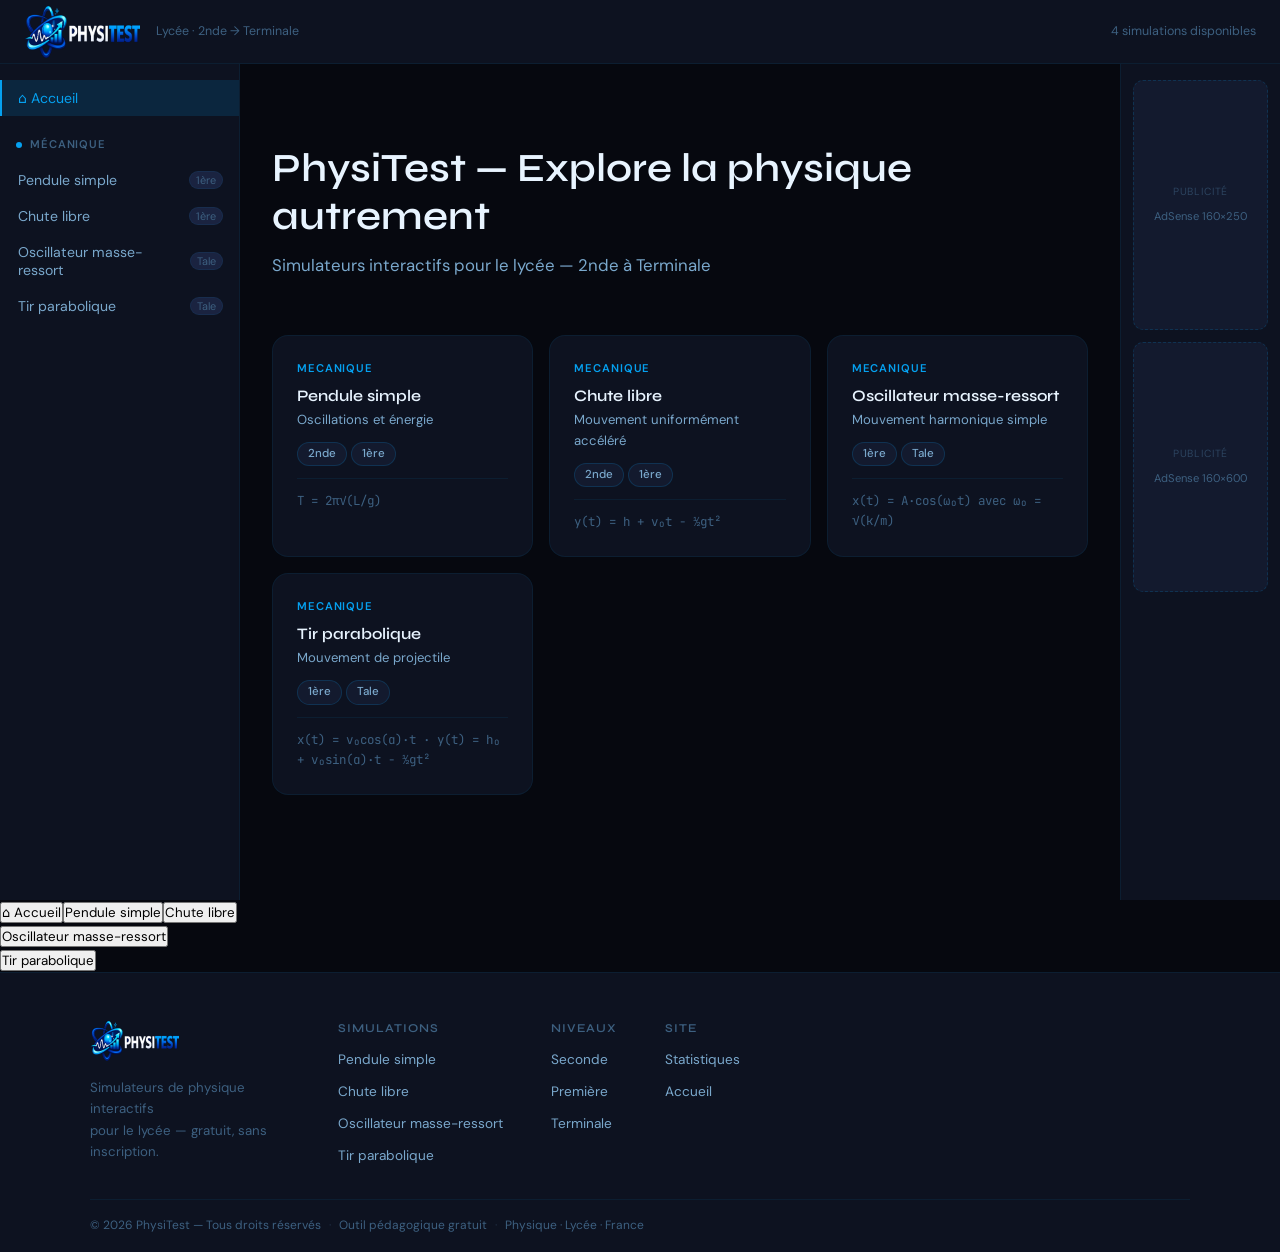
==== physitest/index.html @ 6d01233b "Add files via upload" ====
<!DOCTYPE html>
<html lang="fr" prefix="og: https://ogp.me/ns#">
<head>
  <meta charset="UTF-8">
  <meta name="viewport" content="width=device-width, initial-scale=1.0">

  <!-- ═══ SEO primaire ═══════════════════════════════════════ -->
  <title>PhysiTest — Simulateurs de physique lycée interactifs</title>
  <meta name="description" content="Simulateurs de physique interactifs gratuits pour le lycée : pendule, chute libre, oscillateur masse-ressort, tir parabolique. 2nde, 1ère, Terminale.">
  <meta name="keywords" content="physique lycée, simulateur physique, pendule simple, chute libre, oscillateur ressort, tir parabolique, 2nde, terminale, révision physique, animation physique, mécanique lycée">
  <meta name="author" content="PhysiTest">
  <meta name="robots" content="index, follow">
  <link rel="canonical" href="https://physitest.netlify.app/">

  <!-- ═══ Open Graph (Facebook, LinkedIn, WhatsApp…) ════════ -->
  <meta property="og:type"        content="website">
  <meta property="og:url"         content="https://physitest.netlify.app/">
  <meta property="og:title"       content="PhysiTest — Simulateurs de physique lycée">
  <meta property="og:description" content="Pendule, chute libre, ressort, projectile : simule, ajuste les paramètres et comprends la physique en direct. Gratuit, sans inscription.">
  <meta property="og:image"       content="https://physitest.netlify.app/assets/logo.png">
  <meta property="og:locale"      content="fr_FR">
  <meta property="og:site_name"   content="PhysiTest">

  <!-- ═══ Twitter Card ══════════════════════════════════════ -->
  <meta name="twitter:card"        content="summary_large_image">
  <meta name="twitter:title"       content="PhysiTest — Simulateurs de physique lycée">
  <meta name="twitter:description" content="Simule et comprends la physique en direct. Pendule, chute libre, ressort, projectile.">
  <meta name="twitter:image"       content="https://physitest.netlify.app/assets/logo.png">

  <!-- ═══ Favicons & app icons ══════════════════════════════ -->
  <link rel="icon"             type="image/png" sizes="32x32" href="assets/favicon-32.png">
  <link rel="icon"             type="image/png" sizes="16x16" href="assets/favicon-16.png">
  <link rel="apple-touch-icon" sizes="180x180"               href="assets/apple-touch-icon.png">
  <link rel="manifest"                                        href="site.webmanifest">
  <meta name="theme-color" content="#05a1f0">
  <meta name="msapplication-TileColor" content="#06080f">

  <!-- ═══ Données structurées JSON-LD ═══════════════════════ -->
  <script type="application/ld+json">
  {
    "@context": "https://schema.org",
    "@type": "WebSite",
    "name": "PhysiTest",
    "url": "https://physitest.netlify.app/",
    "description": "Simulateurs de physique interactifs gratuits pour le lycée (2nde, 1ère, Terminale).",
    "inLanguage": "fr",
    "author": {
      "@type": "Organization",
      "name": "PhysiTest"
    },
    "potentialAction": {
      "@type": "SearchAction",
      "target": "https://physitest.netlify.app/#sim/{search_term_string}",
      "query-input": "required name=search_term_string"
    }
  }
  </script>

  <!-- ═══ Polices ══════════════════════════════════════════ -->
  <link rel="preconnect" href="https://fonts.googleapis.com">
  <link rel="preconnect" href="https://fonts.gstatic.com" crossorigin>
  <link href="https://fonts.googleapis.com/css2?family=Syne:wght@600;700&family=DM+Sans:wght@400;500&family=JetBrains+Mono:wght@400;500&display=swap" rel="stylesheet">

  <!-- ═══ Styles ════════════════════════════════════════════ -->
  <link rel="stylesheet" href="src/styles/tokens.css">
  <link rel="stylesheet" href="src/styles/base.css">
  <link rel="stylesheet" href="src/styles/layout.css">
  <link rel="stylesheet" href="src/styles/components.css">
</head>
<body>

<!-- Bandeau mobile non intrusif (hors du grid) -->
<div id="desktop-hint" role="note">
  <span>💡 Pour une meilleure expérience, essaie ce site sur un ordinateur.</span>
  <button id="desktop-hint-close" aria-label="Fermer"
    onclick="this.parentElement.style.display='none'; localStorage.setItem('pt_hint_dismissed','1')">×</button>
</div>

<div id="app">

  <header id="header">
    <!-- Logo image + texte -->
    <a class="logo" href="#home" aria-label="PhysiTest — Accueil">
      <img src="assets/logo.png" alt="PhysiTest logo" class="logo-img" width="178" height="80">
    </a>
    <span class="header-tagline">Lycée · 2nde → Terminale</span>
    <div id="header-home-actions">
      <span style="font-size:0.78rem; color:var(--text-muted)">4 simulations disponibles</span>
    </div>
  </header>

  <nav id="sidebar" aria-label="Navigation principale"></nav>

  <!-- Navigation mobile horizontale (remplie par JS) -->
  <nav id="mobile-nav" aria-label="Navigation mobile"></nav>

  <main id="main" role="main">
    <div class="view active" data-route="home"></div>
    <div class="view" data-route="sim"></div>
  </main>

  <!-- Colonne publicitaire — remplacer les .ad-slot par les blocs AdSense -->
  <aside id="ad-column" aria-label="Publicités">
    <div class="ad-slot">
      <div class="ad-slot-label">Publicité</div>
      <!-- Insérer bloc AdSense 160×250 ici -->
      <span>AdSense 160×250</span>
    </div>
    <div class="ad-slot">
      <div class="ad-slot-label">Publicité</div>
      <!-- Insérer bloc AdSense 160×600 ici -->
      <span>AdSense 160×600</span>
    </div>
  </aside>

</div>

<!-- ═══ Footer ════════════════════════════════════════════════ -->
<footer id="site-footer" role="contentinfo">
  <div class="footer-inner">

    <div class="footer-brand">
      <img src="assets/logo.png" alt="PhysiTest" class="footer-logo">
      <p class="footer-tagline">Simulateurs de physique interactifs<br>pour le lycée — gratuit, sans inscription.</p>
    </div>

    <div class="footer-links">
      <div class="footer-col">
        <h3>Simulations</h3>
        <ul>
          <li><a href="#sim/pendule">Pendule simple</a></li>
          <li><a href="#sim/chute">Chute libre</a></li>
          <li><a href="#sim/ressort">Oscillateur masse-ressort</a></li>
          <li><a href="#sim/projectile">Tir parabolique</a></li>
        </ul>
      </div>
      <div class="footer-col">
        <h3>Niveaux</h3>
        <ul>
          <li><span>Seconde</span></li>
          <li><span>Première</span></li>
          <li><span>Terminale</span></li>
        </ul>
      </div>
      <div class="footer-col">
        <h3>Site</h3>
        <ul>
          <li><a href="compteur/">Statistiques</a></li>
          <li><a href="#home">Accueil</a></li>
        </ul>
      </div>
    </div>

  </div>

  <div class="footer-bottom">
    <span>© <span id="footer-year"></span> PhysiTest — Tous droits réservés</span>
    <span class="footer-sep">·</span>
    <span>Outil pédagogique gratuit</span>
    <span class="footer-sep">·</span>
    <span>Physique · Lycée · France</span>
  </div>
</footer>

<!-- Tooltip global -->
<div id="tooltip" role="tooltip" aria-hidden="true"></div>

<script>
// Cache le bandeau mobile si déjà fermé
(function() {
  if (localStorage.getItem('pt_hint_dismissed') === '1') {
    document.getElementById('desktop-hint').style.display = 'none';
  }
  // Année footer
  document.getElementById('footer-year').textContent = new Date().getFullYear();
})();
</script>

<script src="src/components/router.js"></script>
<script src="src/components/ui.js"></script>
<script src="src/components/simrunner.js"></script>
<script src="src/simulations/pendule.js"></script>
<script src="src/simulations/chute.js"></script>
<script src="src/simulations/ressort.js"></script>
<script src="src/simulations/projectile.js"></script>
<script src="src/app.js"></script>

<!-- Tracking des visites -->
<script>
(function() {
  const KEY = 'physitest_visits';
  function weekKey(date) {
    const d = new Date(date); d.setHours(0,0,0,0);
    d.setDate(d.getDate() + 3 - ((d.getDay() + 6) % 7));
    const w1 = new Date(d.getFullYear(), 0, 4);
    const wn = 1 + Math.round(((d - w1) / 86400000 - 3 + ((w1.getDay() + 6) % 7)) / 7);
    return d.getFullYear() + '-W' + String(wn).padStart(2, '0');
  }
  function dayKey(date) {
    const d = new Date(date);
    return d.getFullYear() + '-' + String(d.getMonth()+1).padStart(2,'0') + '-' + String(d.getDate()).padStart(2,'0');
  }
  try {
    const now = new Date();
    let data = JSON.parse(localStorage.getItem(KEY) || 'null') ||
      { total: 0, firstVisit: now.toISOString(), byDay: {}, byWeek: {} };
    data.total = (data.total || 0) + 1;
    const dk = dayKey(now); data.byDay[dk] = (data.byDay[dk] || 0) + 1;
    const wk = weekKey(now); data.byWeek[wk] = (data.byWeek[wk] || 0) + 1;
    localStorage.setItem(KEY, JSON.stringify(data));
  } catch(e) {}
})();
</script>
</body>
</html>
---- physitest/src/styles/tokens.css ----
/* ============================================================
   PHYSIQUEST — Design Tokens
   Modifier ici pour changer tout le visuel du site
   ============================================================ */

:root {
  /* Palette — inspirée du logo PhysiTest (bleu nuit → cyan électrique) */
  --bg-base:       #06080f;
  --bg-surface:    #0d1220;
  --bg-raised:     #131a2e;
  --bg-hover:      #1a2340;
  --border-dim:    rgba(5, 161, 240, 0.08);
  --border-med:    rgba(5, 161, 240, 0.18);
  --border-bright: rgba(5, 161, 240, 0.35);

  /* Text */
  --text-primary:   #e8f4ff;
  --text-secondary: #7aa8cc;
  --text-muted:     #3d6080;

  /* Accent system — bleu cyan du logo */
  --accent:         #05a1f0;
  --accent-dim:     rgba(5, 161, 240, 0.14);
  --accent-glow:    rgba(5, 161, 240, 0.35);
  --accent2:        #39caeb;
  --accent2-dim:    rgba(57, 202, 235, 0.14);
  --green:          #2dd4a0;
  --green-dim:      rgba(45, 212, 160, 0.14);
  --amber:          #f0a830;
  --amber-dim:      rgba(240, 168, 48, 0.14);

  /* Category colors */
  --cat-mecanique:        #05a1f0;
  --cat-optique:          #2dd4a0;
  --cat-electricite:      #f0a830;
  --cat-thermodynamique:  #a855f7;

  /* Typography */
  --font-display: 'Syne', 'Segoe UI', system-ui, sans-serif;
  --font-body:    'DM Sans', 'Segoe UI', system-ui, sans-serif;
  --font-mono:    'JetBrains Mono', 'Fira Code', monospace;

  /* Spacing scale */
  --sp-1: 4px;
  --sp-2: 8px;
  --sp-3: 12px;
  --sp-4: 16px;
  --sp-5: 24px;
  --sp-6: 32px;
  --sp-7: 48px;
  --sp-8: 64px;

  /* Radii */
  --radius-sm: 6px;
  --radius-md: 10px;
  --radius-lg: 16px;
  --radius-xl: 24px;

  /* Transitions */
  --transition-fast: 0.12s ease;
  --transition-med:  0.22s ease;

  /* Layout */
  --sidebar-width: 240px;
  --header-height: 64px;
  --canvas-height: 320px;
}
---- physitest/src/styles/base.css ----
/* ============================================================
   PHYSIQUEST — Base styles
   ============================================================ */

*, *::before, *::after { box-sizing: border-box; margin: 0; padding: 0; }

html { scroll-behavior: smooth; }

body {
  background: var(--bg-base);
  color: var(--text-primary);
  font-family: var(--font-body);
  font-size: 15px;
  line-height: 1.6;
  min-height: 100vh;
  -webkit-font-smoothing: antialiased;
}

/* ── Scrollbar ─────────────────────────────────────── */
::-webkit-scrollbar { width: 5px; height: 5px; }
::-webkit-scrollbar-track { background: transparent; }
::-webkit-scrollbar-thumb { background: var(--border-med); border-radius: 99px; }
::-webkit-scrollbar-thumb:hover { background: var(--border-bright); }

/* ── Typography ────────────────────────────────────── */
h1, h2, h3, h4 { font-family: var(--font-display); font-weight: 600; line-height: 1.2; }
h1 { font-size: 2rem; }
h2 { font-size: 1.4rem; }
h3 { font-size: 1.1rem; }
code, .mono { font-family: var(--font-mono); font-size: 0.88em; }

/* ── Form elements ─────────────────────────────────── */
input[type="range"] {
  -webkit-appearance: none;
  appearance: none;
  width: 100%;
  height: 3px;
  background: var(--border-med);
  border-radius: 99px;
  outline: none;
  cursor: pointer;
}
input[type="range"]::-webkit-slider-thumb {
  -webkit-appearance: none;
  width: 14px; height: 14px;
  border-radius: 50%;
  background: var(--accent);
  cursor: pointer;
  transition: transform var(--transition-fast), box-shadow var(--transition-fast);
}
input[type="range"]::-webkit-slider-thumb:hover {
  transform: scale(1.25);
  box-shadow: 0 0 0 4px var(--accent-dim);
}

select {
  background: var(--bg-raised);
  color: var(--text-primary);
  border: 1px solid var(--border-med);
  border-radius: var(--radius-sm);
  padding: 6px 10px;
  font-family: var(--font-body);
  font-size: 0.88rem;
  outline: none;
  cursor: pointer;
  transition: border-color var(--transition-fast);
}
select:hover, select:focus { border-color: var(--border-bright); }

button {
  font-family: var(--font-body);
  cursor: pointer;
  transition: all var(--transition-fast);
}

/* ── Utility ────────────────────────────────────────── */
.sr-only { position: absolute; width: 1px; height: 1px; overflow: hidden; clip: rect(0,0,0,0); }
.text-muted  { color: var(--text-muted); }
.text-sec    { color: var(--text-secondary); }
.text-accent { color: var(--accent); }
.mono        { font-family: var(--font-mono); }
---- physitest/src/styles/layout.css ----
/* ============================================================
   PhysiTest — Layout
   ============================================================ */

:root {
  --ad-width: 160px;
}

/* ── App shell ─────────────────────────────────────── */
#app {
  display: grid;
  grid-template-rows: var(--header-height) 1fr;
  grid-template-columns: var(--sidebar-width) 1fr var(--ad-width);
  grid-template-areas:
    "header header header"
    "sidebar main ad";
  min-height: 100vh;
}

/* ── Header ────────────────────────────────────────── */
#header {
  grid-area: header;
  display: flex;
  align-items: center;
  gap: var(--sp-4);
  padding: 0 var(--sp-5);
  background: var(--bg-surface);
  border-bottom: 1px solid var(--border-dim);
  position: sticky;
  top: 0;
  z-index: 100;
}

.logo {
  display: flex;
  align-items: center;
  text-decoration: none;
  flex-shrink: 0;
}
.logo-img {
  height: 52px;
  width: auto;
  display: block;
}

.header-tagline {
  font-size: 0.78rem;
  color: var(--text-muted);
}

/* ── Footer ─────────────────────────────────────────── */
#site-footer {
  background: var(--bg-surface);
  border-top: 1px solid var(--border-dim);
  padding: var(--sp-7) var(--sp-6) var(--sp-4);
  margin-top: auto;
}

.footer-inner {
  max-width: 1100px;
  margin: 0 auto;
  display: flex;
  gap: var(--sp-7);
  flex-wrap: wrap;
  padding-bottom: var(--sp-6);
  border-bottom: 1px solid var(--border-dim);
}

.footer-brand {
  flex: 0 0 200px;
}
.footer-logo {
  height: 40px;
  width: auto;
  display: block;
  margin-bottom: var(--sp-4);
  border-radius: 6px;
}
.footer-tagline {
  font-size: 0.83rem;
  color: var(--text-muted);
  line-height: 1.6;
}

.footer-links {
  flex: 1;
  display: flex;
  gap: var(--sp-7);
  flex-wrap: wrap;
}
.footer-col h3 {
  font-family: var(--font-display);
  font-size: 0.75rem;
  font-weight: 600;
  text-transform: uppercase;
  letter-spacing: 0.08em;
  color: var(--text-muted);
  margin-bottom: var(--sp-3);
}
.footer-col ul {
  list-style: none;
  display: flex;
  flex-direction: column;
  gap: var(--sp-2);
}
.footer-col ul li a,
.footer-col ul li span {
  font-size: 0.85rem;
  color: var(--text-secondary);
  text-decoration: none;
  transition: color var(--transition-fast);
}
.footer-col ul li a:hover { color: var(--accent); }

.footer-bottom {
  max-width: 1100px;
  margin: var(--sp-4) auto 0;
  display: flex;
  align-items: center;
  flex-wrap: wrap;
  gap: var(--sp-2);
  font-size: 0.75rem;
  color: var(--text-muted);
}
.footer-sep { opacity: 0.4; }

@media (max-width: 768px) {
  #site-footer { padding: var(--sp-5) var(--sp-4) var(--sp-3); }
  .footer-inner { flex-direction: column; gap: var(--sp-5); }
  .footer-brand { flex: none; }
  .footer-links { gap: var(--sp-5); }
  .logo-img { height: 30px; }
}

#header-home-actions {
  display: flex;
  align-items: center;
  gap: var(--sp-3);
  margin-left: auto;
}

/* ── Sidebar ────────────────────────────────────────── */
#sidebar {
  grid-area: sidebar;
  background: var(--bg-surface);
  border-right: 1px solid var(--border-dim);
  overflow-y: auto;
  padding: var(--sp-4) 0;
  position: sticky;
  top: var(--header-height);
  height: calc(100vh - var(--header-height));
}

.sidebar-section { margin-bottom: var(--sp-4); }

.sidebar-category {
  display: flex;
  align-items: center;
  gap: var(--sp-2);
  padding: var(--sp-2) var(--sp-4);
  font-size: 0.7rem;
  font-weight: 600;
  letter-spacing: 0.08em;
  text-transform: uppercase;
  color: var(--text-muted);
  margin-top: var(--sp-3);
}
.sidebar-category .cat-dot {
  width: 6px; height: 6px;
  border-radius: 50%;
  flex-shrink: 0;
}

.nav-item {
  display: flex;
  align-items: center;
  gap: var(--sp-3);
  padding: 9px var(--sp-4);
  font-size: 0.88rem;
  color: var(--text-secondary);
  border-left: 2px solid transparent;
  transition: all var(--transition-fast);
  cursor: pointer;
  background: none;
  border-right: none; border-top: none; border-bottom: none;
  width: 100%;
  text-align: left;
}
.nav-item:hover { color: var(--text-primary); background: var(--bg-raised); }
.nav-item.active { color: var(--accent); background: var(--accent-dim); border-left-color: var(--accent); }
.nav-item .nav-badge {
  margin-left: auto;
  font-size: 0.68rem;
  background: var(--bg-hover);
  color: var(--text-muted);
  padding: 1px 6px;
  border-radius: 99px;
  border: 1px solid var(--border-dim);
}

/* ── Main content ───────────────────────────────────── */
#main {
  grid-area: main;
  overflow-y: auto;
  padding: var(--sp-6);
  background: var(--bg-base);
  min-width: 0; /* prevent overflow */
}

/* ── Ad column ──────────────────────────────────────── */
#ad-column {
  grid-area: ad;
  background: var(--bg-surface);
  border-left: 1px solid var(--border-dim);
  position: sticky;
  top: var(--header-height);
  height: calc(100vh - var(--header-height));
  overflow-y: auto;
  padding: var(--sp-4) var(--sp-3);
  display: flex;
  flex-direction: column;
  gap: var(--sp-3);
}
.ad-slot {
  background: var(--bg-raised);
  border: 1px dashed var(--border-med);
  border-radius: var(--radius-md);
  min-height: 250px;
  display: flex;
  align-items: center;
  justify-content: center;
  text-align: center;
  padding: var(--sp-3);
  font-size: 0.7rem;
  color: var(--text-muted);
  flex-direction: column;
  gap: var(--sp-2);
}
.ad-slot-label {
  font-size: 0.65rem;
  text-transform: uppercase;
  letter-spacing: 0.08em;
  color: var(--text-muted);
  opacity: 0.6;
}

/* ── Views ──────────────────────────────────────────── */
.view { display: none; }
.view.active { display: block; }

/* ── Responsive ─────────────────────────────────────── */
@media (max-width: 1100px) {
  #app {
    grid-template-columns: var(--sidebar-width) 1fr;
    grid-template-areas: "header header" "sidebar main";
  }
  #ad-column { display: none; }
}

/* ── Mobile (≤ 768px) ───────────────────────────────── */
@media (max-width: 768px) {
  :root {
    --header-height: 50px;
  }

  #app {
    grid-template-columns: 1fr;
    grid-template-rows: var(--header-height) auto 1fr;
    grid-template-areas:
      "header"
      "mobile-nav"
      "main";
  }

  #sidebar { display: none; }
  #ad-column { display: none; }

  #main {
    padding: var(--sp-3);
    /* Évite que le canvas déborde */
    overflow-x: hidden;
  }

  /* Header mobile : logo + menu burger optionnel */
  #header { padding: 0 var(--sp-4); }
  .header-tagline { display: none; }

  /* Navigation mobile horizontale sous le header */
  #mobile-nav {
    grid-area: mobile-nav;
    display: flex;
    /* Force display even if empty */
    min-height: 42px;
    overflow-x: auto;
    gap: var(--sp-2);
    padding: var(--sp-2) var(--sp-3);
    background: var(--bg-surface);
    border-bottom: 1px solid var(--border-dim);
    -webkit-overflow-scrolling: touch;
    scrollbar-width: none;
  }
  #mobile-nav::-webkit-scrollbar { display: none; }

  .mobile-nav-item {
    flex-shrink: 0;
    padding: 6px 14px;
    border-radius: 99px;
    border: 1px solid var(--border-dim);
    background: transparent;
    color: var(--text-secondary);
    font-size: 0.8rem;
    white-space: nowrap;
    cursor: pointer;
    transition: all var(--transition-fast);
  }
  .mobile-nav-item:hover { border-color: var(--border-med); color: var(--text-primary); }
  .mobile-nav-item.active {
    background: var(--accent-dim);
    border-color: var(--accent);
    color: var(--accent);
  }

  /* Canvas pleine largeur sur mobile */
  .sim-canvas {
    height: 260px !important;
  }

  /* Contrôles en colonne unique */
  .controls-grid {
    grid-template-columns: 1fr !important;
  }

  /* Métriques 2 colonnes */
  .metrics-grid {
    grid-template-columns: repeat(2, 1fr) !important;
  }

  /* Toolbar pendule en colonne */
  .pendule-toolbar {
    flex-direction: column;
    align-items: flex-start;
    gap: var(--sp-2);
  }
  .toolbar-speed { margin-left: 0; }

  /* Header home actions : juste le bouton retour */
  #header-home-actions .header-crumb { display: none; }

  /* Titre sim plus petit */
  .sim-title { font-size: 1.2rem; }
  .home-hero h1 { font-size: 1.6rem; }
  .sim-grid { grid-template-columns: 1fr; }
}

/* ── Bannière desktop (visible seulement sur mobile) ─── */
#desktop-hint {
  display: none;
}
@media (max-width: 768px) {
  #desktop-hint {
    display: flex;
    align-items: center;
    gap: var(--sp-3);
    background: rgba(91,138,245,0.06);
    border-bottom: 1px solid rgba(91,138,245,0.15);
    padding: 8px var(--sp-4);
    font-size: 0.78rem;
    color: var(--text-secondary);
    /* En dehors du grid, avant le #app */
    position: relative;
    z-index: 50;
  }
  #desktop-hint-close {
    margin-left: auto;
    background: none;
    border: none;
    color: var(--text-muted);
    font-size: 16px;
    cursor: pointer;
    padding: 2px 6px;
    border-radius: 4px;
    line-height: 1;
  }
  #desktop-hint-close:hover { color: var(--text-primary); }
}
---- physitest/src/styles/components.css ----
/* ============================================================
   PhysiTest — Components
   ============================================================ */

/* ── Simulator header ───────────────────────────────── */
.sim-header        { margin-bottom: var(--sp-5); }
.sim-title         { font-size: 1.6rem; font-weight: 600; color: var(--text-primary); }
.sim-subtitle      { font-size: 0.88rem; color: var(--text-secondary); margin-top: var(--sp-1); }
.sim-levels        { display: flex; gap: var(--sp-2); margin-top: var(--sp-3); }
.level-badge {
  font-size: 0.72rem; padding: 2px 10px; border-radius: 99px;
  border: 1px solid var(--border-med); color: var(--text-secondary);
  background: var(--bg-raised); font-weight: 500; cursor: default;
}

/* ── Canvas ─────────────────────────────────────────── */
.canvas-wrapper {
  position: relative; border-radius: var(--radius-lg);
  border: 1px solid var(--border-dim); overflow: hidden;
  background: var(--bg-surface); margin-bottom: var(--sp-4);
}
.sim-canvas { display: block; width: 100%; height: 320px; }

/* ── Mode simple / scientifique ─────────────────────── */
.mode-toggle-wrap {
  display: flex; gap: var(--sp-2); margin-bottom: var(--sp-3);
}
.mode-btn {
  padding: 7px 16px; border-radius: var(--radius-md);
  border: 1px solid var(--border-med); background: var(--bg-raised);
  color: var(--text-secondary); font-size: 0.85rem; cursor: pointer;
  transition: all var(--transition-fast);
}
.mode-btn:hover { color: var(--text-primary); border-color: var(--border-bright); }
.mode-btn.active {
  background: var(--accent-dim); border-color: var(--accent);
  color: var(--accent); font-weight: 500;
}

/* ── Graph switcher ─────────────────────────────────── */
.graph-switcher { display: flex; gap: var(--sp-2); margin-bottom: var(--sp-3); flex-wrap: wrap; }
.graph-mode-btn {
  padding: 6px 14px; border-radius: var(--radius-sm);
  border: 1px solid var(--border-med); background: var(--bg-raised);
  color: var(--text-secondary); font-size: 0.8rem; font-family: var(--font-mono);
  cursor: pointer; transition: all var(--transition-fast);
}
.graph-mode-btn:hover { color: var(--text-primary); border-color: var(--border-bright); }
.graph-mode-btn.active {
  background: var(--accent-dim); border-color: var(--accent);
  color: var(--accent); font-weight: 500;
}

/* ── Speed control ──────────────────────────────────── */
.speed-control-wrap {
  display: flex; align-items: center; gap: var(--sp-2);
  margin-bottom: var(--sp-4); flex-wrap: wrap;
}
.speed-label { font-size: 0.78rem; color: var(--text-muted); margin-right: var(--sp-1); }
.speed-btn {
  padding: 4px 12px; border-radius: var(--radius-sm);
  border: 1px solid var(--border-dim); background: var(--bg-raised);
  color: var(--text-muted); font-size: 0.8rem; font-family: var(--font-mono);
  cursor: pointer; transition: all var(--transition-fast);
}
.speed-btn:hover { color: var(--text-secondary); border-color: var(--border-med); }
.speed-btn.active {
  background: var(--green-dim); border-color: var(--green);
  color: var(--green); font-weight: 600;
}

/* ── Controls grid ──────────────────────────────────── */
.controls-grid {
  display: grid; grid-template-columns: repeat(auto-fit, minmax(220px, 1fr));
  gap: var(--sp-3); margin-bottom: var(--sp-3);
}
.control-card {
  background: var(--bg-surface); border: 1px solid var(--border-dim);
  border-radius: var(--radius-md); padding: var(--sp-4);
  transition: border-color var(--transition-fast);
}
.control-card:hover { border-color: var(--border-med); }

.control-label-row {
  display: flex; align-items: center; justify-content: space-between;
  margin-bottom: var(--sp-3);
}
.control-label {
  font-size: 0.72rem; font-weight: 600; text-transform: uppercase;
  letter-spacing: 0.06em; color: var(--text-muted);
  cursor: help; /* indique le tooltip */
}
.control-row { display: flex; align-items: center; gap: var(--sp-3); }
.control-value {
  font-size: 0.82rem; font-family: var(--font-mono); font-weight: 500;
  color: var(--accent); min-width: 64px; text-align: right; white-space: nowrap;
}

/* Toggle manual */
.ctrl-mode-btn {
  width: 22px; height: 22px; border-radius: var(--radius-sm);
  border: 1px solid var(--border-dim); background: transparent;
  color: var(--text-muted); font-size: 12px; cursor: pointer;
  display: flex; align-items: center; justify-content: center;
  transition: all var(--transition-fast); flex-shrink: 0;
}
.ctrl-mode-btn:hover { border-color: var(--border-med); color: var(--text-secondary); }
.ctrl-mode-btn.active { background: var(--accent-dim); border-color: var(--accent); color: var(--accent); }

/* Manual input */
.ctrl-manual-row { gap: var(--sp-2); align-items: center; }
.ctrl-number-input {
  flex: 1; background: var(--bg-raised); border: 1px solid var(--border-med);
  border-radius: var(--radius-sm); color: var(--text-primary);
  font-family: var(--font-mono); font-size: 0.95rem; font-weight: 500;
  padding: 6px 10px; outline: none; transition: border-color var(--transition-fast);
  -moz-appearance: textfield; min-width: 0;
}
.ctrl-number-input::-webkit-outer-spin-button,
.ctrl-number-input::-webkit-inner-spin-button { -webkit-appearance: none; }
.ctrl-number-input:focus { border-color: var(--accent); }
.ctrl-number-input.error { border-color: var(--accent2); }
.ctrl-unit { font-size: 0.8rem; font-family: var(--font-mono); color: var(--text-muted); white-space: nowrap; }

/* Error message */
.ctrl-error {
  font-size: 0.75rem; color: var(--accent2); margin-top: var(--sp-2);
  background: var(--accent2-dim); border: 1px solid rgba(224,92,122,0.2);
  border-radius: var(--radius-sm); padding: 5px 10px; line-height: 1.4;
}

/* ── Metrics grid ───────────────────────────────────── */
.metrics-grid {
  display: grid; grid-template-columns: repeat(auto-fit, minmax(120px, 1fr));
  gap: var(--sp-2); margin-bottom: var(--sp-4);
}
.metric-card {
  background: var(--bg-surface); border: 1px solid var(--border-dim);
  border-radius: var(--radius-md); padding: var(--sp-3) var(--sp-4);
}
.metric-label {
  font-size: 0.7rem; color: var(--text-muted); text-transform: uppercase;
  letter-spacing: 0.05em; margin-bottom: var(--sp-1);
  cursor: help;
}
.metric-value {
  font-family: var(--font-mono); font-size: 1.3rem; font-weight: 500;
  color: var(--text-primary); line-height: 1;
}
.metric-unit {
  font-size: 0.7rem; color: var(--text-muted); margin-top: 2px;
  font-family: var(--font-mono); cursor: help;
}

/* ── Buttons ────────────────────────────────────────── */
.btn-row  { display: flex; gap: var(--sp-2); margin-bottom: var(--sp-4); flex-wrap: wrap; }
.btn {
  padding: 8px 20px; border-radius: var(--radius-sm);
  border: 1px solid var(--border-med); background: var(--bg-raised);
  color: var(--text-secondary); font-size: 0.85rem; font-weight: 500;
  transition: all var(--transition-fast);
}
.btn:hover { border-color: var(--border-bright); color: var(--text-primary); background: var(--bg-hover); }
.btn-primary { background: var(--accent); border-color: var(--accent); color: #fff; }
.btn-primary:hover { opacity: 0.85; }

/* ── Formula bar ────────────────────────────────────── */
.formula-bar {
  font-family: var(--font-mono); font-size: 0.82rem; color: var(--text-muted);
  background: var(--bg-surface); border: 1px solid var(--border-dim);
  border-radius: var(--radius-sm); padding: var(--sp-3) var(--sp-4);
  margin-bottom: var(--sp-3);
}
.formula-bar::before { content: "∑  "; color: var(--accent); font-weight: 700; }

/* ── Explanation panel ──────────────────────────────── */
.explanation-wrap { margin-top: var(--sp-4); }

.explanation-toggle {
  display: flex; align-items: center; gap: var(--sp-2); width: 100%;
  padding: 11px var(--sp-4); background: var(--bg-surface);
  border: 1px solid var(--border-dim); border-radius: var(--radius-md);
  color: var(--text-secondary); font-size: 0.88rem; font-weight: 500;
  cursor: pointer; transition: all var(--transition-fast); text-align: left;
}
.explanation-toggle:hover { border-color: var(--border-med); color: var(--text-primary); background: var(--bg-raised); }
.explanation-toggle.active {
  border-color: var(--accent); color: var(--accent); background: var(--accent-dim);
  border-bottom-left-radius: 0; border-bottom-right-radius: 0; border-bottom-color: transparent;
}
.exp-icon { font-size: 14px; }
.exp-chevron { margin-left: auto; font-size: 11px; }
.exp-toggle-label { flex: 1; }

/* Panel — animation via grid-template-rows sur le panel,
   contenu dans explanation-inner pour que overflow:hidden fonctionne */
.explanation-panel {
  display: grid;
  grid-template-rows: 0fr;
  overflow: hidden;
  transition: grid-template-rows 0.3s ease;
  background: var(--bg-surface);
  border: 1px solid var(--border-dim);
  border-top: none;
  border-radius: 0 0 var(--radius-md) var(--radius-md);
}
.explanation-panel.open {
  grid-template-rows: 1fr;
  border-color: var(--accent);
}

/* L'inner doit avoir overflow:hidden ET un min-height:0 pour que grid-rows marche */
.explanation-inner {
  overflow: hidden;
  min-height: 0;
  padding: var(--sp-4) var(--sp-5) var(--sp-4);
}

.exp-intro {
  font-size: 0.9rem; color: var(--text-secondary); line-height: 1.65;
  margin-bottom: var(--sp-3);
}
.exp-list { list-style: none; margin-bottom: var(--sp-3); }
.exp-list li {
  font-size: 0.87rem; color: var(--text-secondary); line-height: 1.6;
  padding: var(--sp-2) 0 var(--sp-2) var(--sp-4);
  border-bottom: 1px solid var(--border-dim); position: relative;
}
.exp-list li:last-child { border-bottom: none; }
.exp-list li::before {
  content: ''; position: absolute; left: 0; top: 14px;
  width: 5px; height: 5px; border-radius: 50%; background: var(--accent);
}
.exp-warning {
  display: flex; align-items: flex-start; gap: var(--sp-3);
  background: var(--amber-dim); border: 1px solid rgba(240,168,48,0.2);
  border-radius: var(--radius-sm); padding: var(--sp-3) var(--sp-4);
  font-size: 0.83rem; color: var(--amber); line-height: 1.55;
}
.exp-warn-icon { font-size: 13px; flex-shrink: 0; margin-top: 1px; }

/* ── Tooltip ────────────────────────────────────────── */
#tooltip {
  position: fixed; z-index: 9999; pointer-events: none;
  background: #1c1c28; border: 1px solid var(--border-bright);
  border-radius: var(--radius-sm); padding: 6px 12px;
  font-size: 0.78rem; font-family: var(--font-body);
  color: var(--text-primary); max-width: 280px; line-height: 1.45;
  box-shadow: 0 4px 16px rgba(0,0,0,0.5);
  opacity: 0; transition: opacity 0.12s;
  white-space: normal;
}
#tooltip.visible { opacity: 1; }

/* ── Home view ──────────────────────────────────────── */
.home-hero { padding: var(--sp-7) 0 var(--sp-6); }
.home-hero h1 { font-size: 2.5rem; margin-bottom: var(--sp-3); }
.home-hero p  { color: var(--text-secondary); max-width: 520px; font-size: 1.05rem; }

.sim-grid {
  display: grid; grid-template-columns: repeat(auto-fill, minmax(260px, 1fr));
  gap: var(--sp-4); margin-top: var(--sp-5);
}
.sim-card {
  background: var(--bg-surface); border: 1px solid var(--border-dim);
  border-radius: var(--radius-lg); padding: var(--sp-5); cursor: pointer;
  transition: all var(--transition-med); position: relative; overflow: hidden;
}
.sim-card::before {
  content: ''; position: absolute; top: 0; left: 0; right: 0; height: 2px;
  background: var(--card-accent, var(--accent)); opacity: 0;
  transition: opacity var(--transition-med);
}
.sim-card:hover { border-color: var(--border-med); background: var(--bg-raised); transform: translateY(-2px); }
.sim-card:hover::before { opacity: 1; }
.sim-card-cat { font-size: 0.7rem; font-weight: 600; text-transform: uppercase; letter-spacing: 0.08em; color: var(--card-accent, var(--accent)); margin-bottom: var(--sp-2); }
.sim-card h3  { font-size: 1rem; margin-bottom: var(--sp-1); color: var(--text-primary); }
.sim-card p   { font-size: 0.82rem; color: var(--text-secondary); margin-bottom: var(--sp-3); }
.sim-card-formula {
  font-family: var(--font-mono); font-size: 0.78rem; color: var(--text-muted);
  border-top: 1px solid var(--border-dim); padding-top: var(--sp-3); margin-top: var(--sp-3);
}
.sim-card-levels { display: flex; gap: var(--sp-1); flex-wrap: wrap; margin-top: var(--sp-3); }

/* ── Pendule toolbar ────────────────────────────────── */
.pendule-toolbar {
  display: flex;
  align-items: center;
  gap: var(--sp-4);
  flex-wrap: wrap;
  margin-bottom: var(--sp-3);
  padding: var(--sp-3) var(--sp-4);
  background: var(--bg-surface);
  border: 1px solid var(--border-dim);
  border-radius: var(--radius-md);
}

.toolbar-mode-btn {
  padding: 7px 16px;
  border-radius: var(--radius-sm);
  border: 1px solid var(--border-med);
  background: var(--bg-raised);
  color: var(--text-secondary);
  font-size: 0.83rem;
  font-weight: 500;
  cursor: pointer;
  transition: all var(--transition-fast);
}
.toolbar-mode-btn:hover { border-color: var(--border-bright); color: var(--text-primary); }
.toolbar-mode-btn.active {
  background: var(--accent-dim);
  border-color: var(--accent);
  color: var(--accent);
}

.toolbar-speed {
  display: flex;
  align-items: center;
  gap: var(--sp-2);
  margin-left: auto;
}
.toolbar-speed-label {
  font-size: 0.78rem;
  color: var(--text-muted);
}
.speed-btn {
  padding: 4px 10px;
  border-radius: var(--radius-sm);
  border: 1px solid var(--border-dim);
  background: transparent;
  color: var(--text-muted);
  font-size: 0.78rem;
  font-family: var(--font-mono);
  cursor: pointer;
  transition: all var(--transition-fast);
}
.speed-btn:hover { border-color: var(--border-med); color: var(--text-secondary); }
.speed-btn.active {
  background: var(--accent-dim);
  border-color: var(--accent);
  color: var(--accent);
  font-weight: 600;
}

/* ── Control error ──────────────────────────────────── */
.ctrl-error {
  font-size: 0.78rem;
  color: var(--accent2);
  background: var(--accent2-dim);
  border: 1px solid rgba(224,92,122,0.2);
  border-radius: var(--radius-sm);
  padding: 5px 10px;
  margin-bottom: var(--sp-2);
  line-height: 1.4;
}

/* ── Out-of-range value indicator ───────────────────── */
.ctrl-value-custom {
  color: var(--amber) !important;
  position: relative;
}
.ctrl-value-custom::after {
  content: '↑';
  font-size: 9px;
  vertical-align: super;
  margin-left: 1px;
  opacity: 0.7;
}
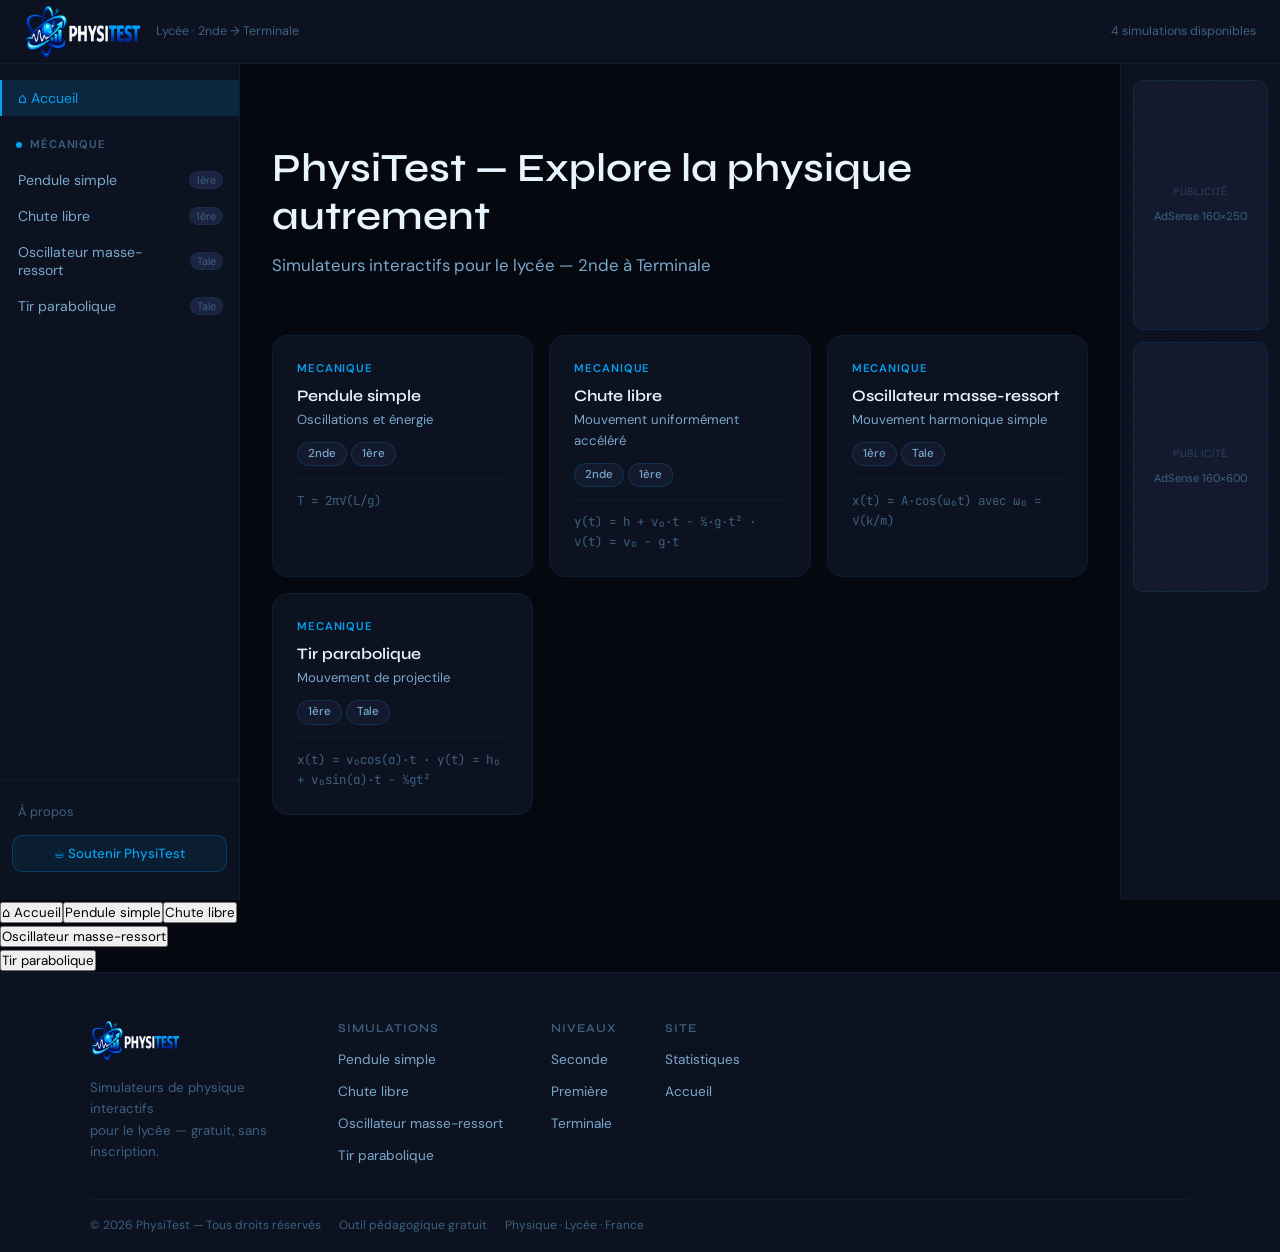
==== commit 5d792354: "Add files via upload" ====
--- a/physitest/index.html
+++ b/physitest/index.html
@@ -97,6 +97,8 @@
   <main id="main" role="main">
     <div class="view active" data-route="home"></div>
     <div class="view" data-route="sim"></div>
+    <div class="view" data-route="about"></div>
+    <div class="view" data-route="support"></div>
   </main>
 
   <!-- Colonne publicitaire — remplacer les .ad-slot par les blocs AdSense -->
--- a/physitest/src/styles/base.css
+++ b/physitest/src/styles/base.css
@@ -4,7 +4,7 @@
 
 *, *::before, *::after { box-sizing: border-box; margin: 0; padding: 0; }
 
-html { scroll-behavior: smooth; }
+html { scroll-behavior: auto; }
 
 body {
   background: var(--bg-base);
--- a/physitest/src/styles/layout.css
+++ b/physitest/src/styles/layout.css
@@ -383,3 +383,45 @@
   }
   #desktop-hint-close:hover { color: var(--text-primary); }
 }
+
+/* ── Sidebar bottom (about + support) ───────────────── */
+.sidebar-bottom {
+  margin-top: auto;
+  padding: var(--sp-4) 0 var(--sp-3);
+  border-top: 1px solid var(--border-dim);
+  display: flex;
+  flex-direction: column;
+  gap: var(--sp-2);
+}
+
+.nav-item-sm {
+  font-size: 0.8rem;
+  padding: 7px var(--sp-4);
+  color: var(--text-muted);
+}
+.nav-item-sm:hover { color: var(--text-secondary); }
+
+.sidebar-support-btn {
+  margin: 0 var(--sp-3);
+  padding: 9px 14px;
+  border-radius: var(--radius-md);
+  border: 1px solid rgba(5,161,240,0.25);
+  background: rgba(5,161,240,0.08);
+  color: var(--accent);
+  font-size: 0.83rem;
+  font-weight: 500;
+  cursor: pointer;
+  transition: all var(--transition-fast);
+  text-align: center;
+  font-family: var(--font-body);
+}
+.sidebar-support-btn:hover {
+  background: rgba(5,161,240,0.16);
+  border-color: var(--accent);
+}
+
+/* Sidebar flex column pour pousser bottom vers le bas */
+#sidebar {
+  display: flex;
+  flex-direction: column;
+}
--- a/physitest/src/styles/components.css
+++ b/physitest/src/styles/components.css
@@ -366,3 +366,15 @@
   margin-left: 1px;
   opacity: 0.7;
 }
+
+/* ── Support tiers ──────────────────────────────────── */
+.support-tier {
+  background: var(--bg-surface);
+  border: 1px solid var(--border-dim);
+  border-radius: var(--radius-md);
+  padding: var(--sp-4) var(--sp-5);
+  cursor: pointer;
+  transition: all var(--transition-fast);
+}
+.support-tier:hover { border-color: var(--border-med); background: var(--bg-raised); }
+.support-tier.selected { border-color: var(--accent); background: var(--accent-dim); }
